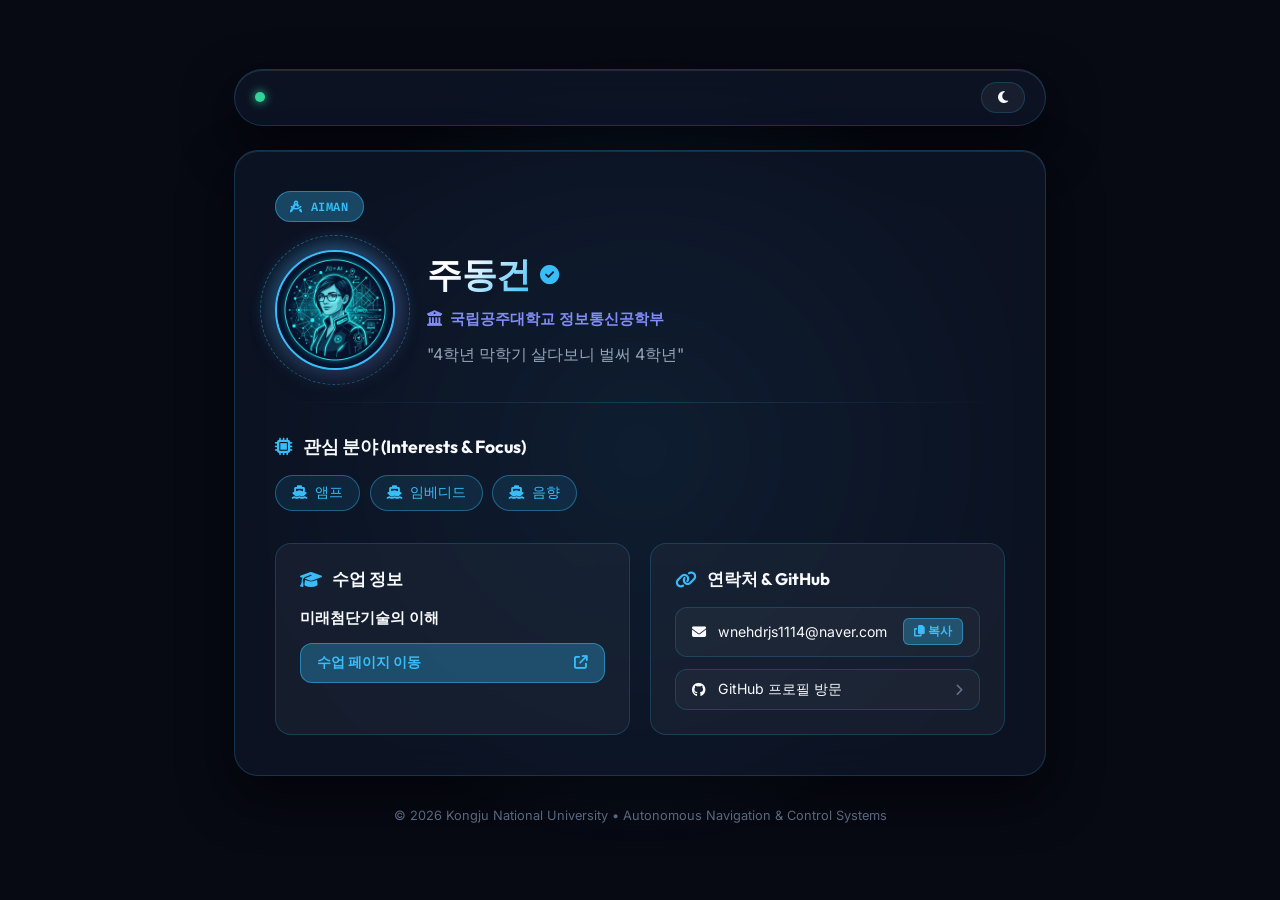
==== index.html @ 99df7d84 "Add files via upload" ====
<!DOCTYPE html>
<html lang="ko">

<head>
    <meta charset="UTF-8">
    <meta name="viewport" content="width=device-width, initial-scale=1.0">
    <title>사이트
    </title>
    <meta name="description" content="국립공주대학교 자율운항, 제어, AI 분야 연구원 프로필 페이지입니다.">

    <!-- Google Fonts -->
    <link rel="preconnect" href="https://fonts.googleapis.com">
    <link rel="preconnect" href="https://fonts.gstatic.com" crossorigin>
    <link
        href="https://fonts.googleapis.com/css2?family=Fira+Code:wght@400;600&family=Inter:wght@300;400;500;600;700&family=Outfit:wght@400;600;700;800&display=swap"
        rel="stylesheet">

    <!-- FontAwesome Icons -->
    <link rel="stylesheet" href="https://cdnjs.cloudflare.com/ajax/libs/font-awesome/6.5.1/css/all.min.css">

    <!-- Custom CSS -->
    <link rel="stylesheet" href="style.css">
</head>

<body>
    <!-- Background Interactive Navigation Simulation Canvas -->
    <canvas id="bg-canvas"></canvas>
    <div class="glow-overlay"></div>

    <div class="app-container">
        <!-- Top Control Bar -->
        <header class="top-nav">
            <div class="brand-badge">
                <span class="status-dot"></span>

            </div>
            <div class="nav-controls">

                <button id="btn-theme-toggle" class="icon-btn" title="테마 전환">
                    <i class="fa-solid fa-moon"></i>
                </button>
            </div>
        </header>

        <!-- Main Card Section -->
        <main class="main-content">
            <article class="profile-card glass-panel">
                <!-- Status Badge -->
                <div class="card-header-badge">
                    <i class="fa-solid fa-compass-drafting"></i>
                    <span>aiman</span>
                </div>

                <div class="profile-hero">
                    <div class="avatar-wrapper">
                        <img id="profile-avatar" src="avatar.jpg" alt="프로필 이미지">
                        <div class="avatar-glow"></div>
                        <div class="radar-sweep"></div>
                    </div>

                    <div class="profile-identity">
                        <div class="name-row">
                            <h1 id="display-name" class="profile-name">주동건</h1>
                            <span class="verified-icon" title="검증되지 않음"><i class="fa-solid fa-circle-check"></i></span>
                        </div>

                        <!-- 1. 소속 (공주대 / 학과) -->
                        <div class="affiliation-badge">
                            <i class="fa-solid fa-building-columns"></i>
                            <span id="display-affiliation">국립공주대학교 정보통신공학부</span>
                        </div>

                        <!-- 2. 한줄 소개 -->
                        <p id="display-intro" class="profile-intro">
                            "4학년 막학기 살다보니 벌써 4학년"
                        </p>
                    </div>
                </div>

                <hr class="divider">

                <!-- 3. 관심 분야 (자율운항, 제어, AI ...) -->
                <section class="section-block">
                    <h2 class="section-title">
                        <i class="fa-solid fa-microchip"></i>
                        <span>관심 분야 (Interests & Focus)</span>
                    </h2>
                    <div id="display-interests" class="interests-tags">
                        <span class="tag tag-primary"><i class="fa-solid fa-ship"></i> 앰프</span>
                        <span class="tag tag-primary"><i class="fa-solid fa-ship"></i> 임베디드</span>
                        <span class="tag tag-primary"><i class="fa-solid fa-ship"></i> 음향</span>

                </section>

                <div class="cards-grid">
                    <!-- 4. 이 수업 이름 또는 링크 -->
                    <section class="info-card glass-subpanel">
                        <div class="info-card-header">
                            <i class="fa-solid fa-graduation-cap"></i>
                            <h3>수업 정보</h3>
                        </div>
                        <div class="info-card-body">
                            <span id="display-course-name" class="course-name">미래첨단기술의 이해</span>
                            <a id="display-course-link" href="https://knulms.kongju.ac.kr/courses/52100" target="_blank"
                                rel="noopener noreferrer" class="course-link-btn">
                                <span>수업 페이지 이동</span>
                                <i class="fa-solid fa-arrow-up-right-from-square"></i>
                            </a>
                        </div>
                    </section>
                    <!-- 5. 이메일 또는 GitHub 링크 -->
                    <section class="info-card glass-subpanel">
                        <div class="info-card-header">
                            <i class="fa-solid fa-link"></i>
                            <h3>연락처 & GitHub</h3>
                        </div>
                        <div class="info-card-body links-stack">
                            <div class="link-item">
                                <i class="fa-solid fa-envelope"></i>
                                <span id="display-email" class="link-text">wnehdrjs1114@naver.com</span>
                                <button id="btn-copy-email" class="mini-copy-btn" title="이메일 복사">
                                    <i class="fa-solid fa-copy"></i> 복사
                                </button>
                            </div>
                            <a id="display-github" href="https://github.com/wnehdrjs-bot/wnehdrjs-bot.github.io"
                                target="_blank" rel="noopener noreferrer" class="link-item interactive">
                                <i class="fa-brands fa-github"></i>
                                <span class="link-text">GitHub 프로필 방문</span>
                                <i class="fa-solid fa-chevron-right arrow-icon"></i>
                            </a>
                        </div>
                    </section>
                </div>
            </article>
        </main>

        <!-- Footer -->
        <footer class="footer">
            <p>© 2026 Kongju National University • Autonomous Navigation & Control Systems</p>
        </footer>
    </div>

    <!-- Edit Profile Modal -->
    <div id="modal-edit" class="modal-backdrop hidden">
        <div class="modal-card glass-panel">
            <div class="modal-header">
                <h2><i class="fa-solid fa-sliders"></i> 프로필 정보 수정</h2>
                <button id="btn-close-modal" class="modal-close-btn">&times;</button>
            </div>
            <form id="form-edit-profile" class="modal-form">
                <div class="form-group">
                    <label for="input-name">이름</label>
                    <input type="text" id="input-name" required placeholder="홍길동">
                </div>
                <div class="form-group">
                    <label for="input-affiliation">소속 (공주대 / 학과)</label>
                    <input type="text" id="input-affiliation" required placeholder="국립공주대학교 스마트운항공학과">
                </div>
                <div class="form-group">
                    <label for="input-intro">한줄소개</label>
                    <textarea id="input-intro" rows="2" placeholder="연구 목표 및 소개글을 입력하세요."></textarea>
                </div>
                <div class="form-group">
                    <label for="input-interests">관심 분야 (쉼표로 구분)</label>
                    <input type="text" id="input-interests" placeholder="자율운항, 제어, AI, 경로최적화, 센서융합">
                </div>
                <div class="form-group">
                    <label for="input-course-name">수업 이름</label>
                    <input type="text" id="input-course-name" placeholder="2026학년도 자율운항 및 AI제어 시스템">
                </div>
                <div class="form-group">
                    <label for="input-course-link">수업 링크 URL</label>
                    <input type="url" id="input-course-link" placeholder="https://www.kongju.ac.kr">
                </div>
                <div class="form-group">
                    <label for="input-email">이메일 주소</label>
                    <input type="email" id="input-email" placeholder="student@kongju.ac.kr">
                </div>
                <div class="form-group">
                    <label for="input-github">GitHub 링크 URL</label>
                    <input type="url" id="input-github" placeholder="https://github.com/your-username">
                </div>
                <div class="modal-actions">
                    <button type="button" id="btn-reset-default" class="btn btn-secondary">기본값 복원</button>
                    <button type="submit" class="btn btn-primary">저장하기</button>
                </div>
            </form>
        </div>
    </div>

    <!-- Toast Notification Container -->
    <div id="toast" class="toast hidden">
        <i class="fa-solid fa-circle-check"></i>
        <span id="toast-message">이메일 주소가 복사되었습니다!</span>
    </div>

    <!-- Custom JavaScript -->
    <script src="script.js"></script>
</body>

</html>
---- style.css ----
/* ==========================================================================
   Design System & Styling Rules - Autonomous Navigation & AI Profile Page
   ========================================================================== */

:root {
    /* Color Palette */
    --bg-dark: #070913;
    --bg-card: rgba(15, 23, 42, 0.7);
    --bg-card-sub: rgba(30, 41, 59, 0.5);
    --bg-modal: rgba(10, 15, 30, 0.85);
    
    --border-color: rgba(56, 189, 248, 0.2);
    --border-highlight: rgba(56, 189, 248, 0.5);
    
    --primary-cyan: #38bdf8;
    --primary-glow: rgba(56, 189, 248, 0.3);
    --accent-purple: #818cf8;
    --accent-emerald: #34d399;
    --accent-amber: #fbbf24;
    
    --text-main: #f8fafc;
    --text-sub: #94a3b8;
    --text-muted: #64748b;
    
    /* Typography */
    --font-heading: 'Outfit', -apple-system, BlinkMacSystemFont, sans-serif;
    --font-body: 'Inter', -apple-system, BlinkMacSystemFont, sans-serif;
    --font-code: 'Fira Code', monospace;
    
    /* Shadows & Glassmorphism */
    --glass-shadow: 0 20px 50px rgba(0, 0, 0, 0.5), inset 0 1px 0 rgba(255, 255, 255, 0.1);
    --glow-cyan: 0 0 25px rgba(56, 189, 248, 0.35);
    
    /* Transitions */
    --tr-fast: 0.2s cubic-bezier(0.4, 0, 0.2, 1);
    --tr-normal: 0.35s cubic-bezier(0.4, 0, 0.2, 1);
}

/* Light Theme Variables */
[data-theme="light"] {
    --bg-dark: #f0f4f9;
    --bg-card: rgba(255, 255, 255, 0.85);
    --bg-card-sub: rgba(241, 245, 249, 0.8);
    --bg-modal: rgba(255, 255, 255, 0.95);
    
    --border-color: rgba(14, 165, 233, 0.25);
    --border-highlight: rgba(14, 165, 233, 0.6);
    
    --primary-cyan: #0284c7;
    --primary-glow: rgba(2, 132, 199, 0.2);
    --accent-purple: #6366f1;
    --accent-emerald: #059669;
    
    --text-main: #0f172a;
    --text-sub: #475569;
    --text-muted: #64748b;
    
    --glass-shadow: 0 15px 40px rgba(0, 0, 0, 0.08), inset 0 1px 0 rgba(255, 255, 255, 0.9);
}

/* Base Resets */
* {
    margin: 0;
    padding: 0;
    box-sizing: border-box;
}

body {
    background-color: var(--bg-dark);
    color: var(--text-main);
    font-family: var(--font-body);
    min-height: 100vh;
    display: flex;
    justify-content: center;
    align-items: center;
    overflow-x: hidden;
    position: relative;
}

/* Interactive Canvas Background */
#bg-canvas {
    position: fixed;
    top: 0;
    left: 0;
    width: 100vw;
    height: 100vh;
    z-index: 0;
    pointer-events: none;
}

.glow-overlay {
    position: fixed;
    top: 50%;
    left: 50%;
    transform: translate(-50%, -50%);
    width: 800px;
    height: 800px;
    background: radial-gradient(circle, var(--primary-glow) 0%, rgba(0, 0, 0, 0) 70%);
    z-index: 0;
    pointer-events: none;
    opacity: 0.7;
}

/* App Layout */
.app-container {
    position: relative;
    z-index: 1;
    width: 100%;
    max-width: 860px;
    padding: 2rem 1.5rem;
    display: flex;
    flex-direction: column;
    gap: 1.5rem;
}

/* Top Navigation Bar */
.top-nav {
    display: flex;
    justify-content: space-between;
    align-items: center;
    padding: 0.75rem 1.25rem;
    background: var(--bg-card);
    backdrop-filter: blur(16px);
    -webkit-backdrop-filter: blur(16px);
    border: 1px solid var(--border-color);
    border-radius: 999px;
    box-shadow: var(--glass-shadow);
}

.brand-badge {
    display: flex;
    align-items: center;
    gap: 0.6rem;
}

.status-dot {
    width: 10px;
    height: 10px;
    background-color: var(--accent-emerald);
    border-radius: 50%;
    box-shadow: 0 0 10px var(--accent-emerald);
    animation: pulse 2s infinite;
}

@keyframes pulse {
    0%, 100% { transform: scale(1); opacity: 1; }
    50% { transform: scale(1.25); opacity: 0.7; }
}

.brand-text {
    font-family: var(--font-code);
    font-size: 0.8rem;
    font-weight: 600;
    letter-spacing: 1px;
    color: var(--primary-cyan);
}

.nav-controls {
    display: flex;
    gap: 0.5rem;
}

.icon-btn {
    display: flex;
    align-items: center;
    gap: 0.5rem;
    padding: 0.5rem 1rem;
    background: rgba(255, 255, 255, 0.05);
    border: 1px solid var(--border-color);
    border-radius: 999px;
    color: var(--text-main);
    font-family: var(--font-body);
    font-size: 0.85rem;
    font-weight: 500;
    cursor: pointer;
    transition: var(--tr-fast);
}

.icon-btn:hover {
    background: var(--primary-glow);
    border-color: var(--primary-cyan);
    color: var(--primary-cyan);
    transform: translateY(-2px);
}

/* Profile Card Styling */
.glass-panel {
    background: var(--bg-card);
    backdrop-filter: blur(20px);
    -webkit-backdrop-filter: blur(20px);
    border: 1px solid var(--border-color);
    border-radius: 24px;
    box-shadow: var(--glass-shadow);
    padding: 2.5rem;
    position: relative;
    overflow: hidden;
}

.glass-subpanel {
    background: var(--bg-card-sub);
    border: 1px solid var(--border-color);
    border-radius: 16px;
    padding: 1.5rem;
    transition: var(--tr-normal);
}

.glass-subpanel:hover {
    border-color: var(--border-highlight);
    box-shadow: var(--glow-cyan);
    transform: translateY(-3px);
}

/* Card Header Badge */
.card-header-badge {
    display: inline-flex;
    align-items: center;
    gap: 0.5rem;
    padding: 0.4rem 0.9rem;
    background: var(--primary-glow);
    border: 1px solid var(--border-highlight);
    border-radius: 999px;
    color: var(--primary-cyan);
    font-family: var(--font-code);
    font-size: 0.75rem;
    font-weight: 600;
    margin-bottom: 1.75rem;
    text-transform: uppercase;
    letter-spacing: 0.5px;
}

/* Profile Hero Layout */
.profile-hero {
    display: flex;
    align-items: center;
    gap: 2rem;
}

.avatar-wrapper {
    position: relative;
    width: 120px;
    height: 120px;
    flex-shrink: 0;
}

.avatar-wrapper img {
    width: 100%;
    height: 100%;
    object-fit: cover;
    border-radius: 50%;
    border: 2px solid var(--primary-cyan);
    position: relative;
    z-index: 2;
    box-shadow: 0 10px 25px rgba(0, 0, 0, 0.4);
}

.avatar-glow {
    position: absolute;
    top: -5px;
    left: -5px;
    right: -5px;
    bottom: -5px;
    border-radius: 50%;
    background: linear-gradient(135deg, var(--primary-cyan), var(--accent-purple));
    opacity: 0.5;
    filter: blur(10px);
    z-index: 1;
}

.radar-sweep {
    position: absolute;
    top: -15px;
    left: -15px;
    right: -15px;
    bottom: -15px;
    border-radius: 50%;
    border: 1px dashed var(--primary-cyan);
    opacity: 0.4;
    animation: spin 12s linear infinite;
}

@keyframes spin {
    from { transform: rotate(0deg); }
    to { transform: rotate(360deg); }
}

.profile-identity {
    display: flex;
    flex-direction: column;
    gap: 0.6rem;
}

.name-row {
    display: flex;
    align-items: center;
    gap: 0.6rem;
}

.profile-name {
    font-family: var(--font-heading);
    font-size: 2.2rem;
    font-weight: 800;
    letter-spacing: -0.5px;
    background: linear-gradient(135deg, #ffffff 30%, var(--primary-cyan) 100%);
    -webkit-background-clip: text;
    -webkit-text-fill-color: transparent;
}

[data-theme="light"] .profile-name {
    background: linear-gradient(135deg, #0f172a 30%, var(--primary-cyan) 100%);
    -webkit-background-clip: text;
    -webkit-text-fill-color: transparent;
}

.verified-icon {
    color: var(--primary-cyan);
    font-size: 1.2rem;
}

.affiliation-badge {
    display: inline-flex;
    align-items: center;
    gap: 0.5rem;
    color: var(--accent-purple);
    font-weight: 600;
    font-size: 0.95rem;
}

.profile-intro {
    color: var(--text-sub);
    font-size: 1rem;
    line-height: 1.6;
    margin-top: 0.2rem;
}

.divider {
    border: none;
    height: 1px;
    background: linear-gradient(90deg, transparent, var(--border-color), transparent);
    margin: 2rem 0;
}

/* Sections */
.section-block {
    margin-bottom: 2rem;
}

.section-title {
    display: flex;
    align-items: center;
    gap: 0.6rem;
    font-family: var(--font-heading);
    font-size: 1.1rem;
    font-weight: 700;
    color: var(--text-main);
    margin-bottom: 1rem;
}

.section-title i {
    color: var(--primary-cyan);
}

/* Interests Pill Tags */
.interests-tags {
    display: flex;
    flex-wrap: wrap;
    gap: 0.6rem;
}

.tag {
    display: inline-flex;
    align-items: center;
    gap: 0.5rem;
    padding: 0.5rem 1rem;
    background: var(--bg-card-sub);
    border: 1px solid var(--border-color);
    border-radius: 999px;
    font-size: 0.85rem;
    font-weight: 500;
    color: var(--text-main);
    transition: var(--tr-fast);
    cursor: default;
}

.tag:hover {
    border-color: var(--primary-cyan);
    background: var(--primary-glow);
    color: var(--primary-cyan);
    transform: translateY(-2px) scale(1.03);
}

.tag-primary {
    border-color: rgba(56, 189, 248, 0.4);
    background: rgba(56, 189, 248, 0.1);
    color: var(--primary-cyan);
}

.tag-secondary {
    border-color: rgba(129, 140, 248, 0.4);
    background: rgba(129, 140, 248, 0.1);
    color: var(--accent-purple);
}

.tag-accent {
    border-color: rgba(52, 211, 153, 0.4);
    background: rgba(52, 211, 153, 0.1);
    color: var(--accent-emerald);
}

/* Cards Grid */
.cards-grid {
    display: grid;
    grid-template-columns: repeat(auto-fit, minmax(300px, 1fr));
    gap: 1.25rem;
}

.info-card-header {
    display: flex;
    align-items: center;
    gap: 0.6rem;
    margin-bottom: 1rem;
}

.info-card-header i {
    color: var(--primary-cyan);
    font-size: 1.1rem;
}

.info-card-header h3 {
    font-family: var(--font-heading);
    font-size: 1.05rem;
    font-weight: 700;
    color: var(--text-main);
}

.info-card-body {
    display: flex;
    flex-direction: column;
    gap: 0.9rem;
}

.course-name {
    font-size: 0.95rem;
    font-weight: 600;
    color: var(--text-main);
    line-height: 1.4;
}

.course-link-btn {
    display: inline-flex;
    align-items: center;
    justify-content: space-between;
    padding: 0.65rem 1rem;
    background: var(--primary-glow);
    border: 1px solid var(--border-highlight);
    border-radius: 12px;
    color: var(--primary-cyan);
    text-decoration: none;
    font-size: 0.85rem;
    font-weight: 600;
    transition: var(--tr-fast);
}

.course-link-btn:hover {
    background: var(--primary-cyan);
    color: #000;
    box-shadow: var(--glow-cyan);
}

.links-stack {
    gap: 0.75rem;
}

.link-item {
    display: flex;
    align-items: center;
    gap: 0.75rem;
    padding: 0.65rem 1rem;
    background: rgba(255, 255, 255, 0.03);
    border: 1px solid var(--border-color);
    border-radius: 12px;
    font-size: 0.88rem;
    color: var(--text-main);
    text-decoration: none;
    transition: var(--tr-fast);
}

.link-item.interactive:hover {
    border-color: var(--primary-cyan);
    background: var(--primary-glow);
    color: var(--primary-cyan);
    transform: translateX(4px);
}

.link-text {
    flex-grow: 1;
    overflow: hidden;
    text-overflow: ellipsis;
    white-space: nowrap;
}

.mini-copy-btn {
    background: var(--primary-glow);
    border: 1px solid var(--border-highlight);
    border-radius: 6px;
    color: var(--primary-cyan);
    padding: 0.25rem 0.6rem;
    font-size: 0.75rem;
    font-weight: 600;
    cursor: pointer;
    transition: var(--tr-fast);
}

.mini-copy-btn:hover {
    background: var(--primary-cyan);
    color: #000;
}

.arrow-icon {
    font-size: 0.75rem;
    color: var(--text-muted);
}

/* Footer */
.footer {
    text-align: center;
    font-size: 0.8rem;
    color: var(--text-muted);
    padding: 0.5rem 0;
}

/* Modal Window */
.modal-backdrop {
    position: fixed;
    top: 0;
    left: 0;
    width: 100vw;
    height: 100vh;
    background: rgba(0, 0, 0, 0.75);
    backdrop-filter: blur(12px);
    z-index: 100;
    display: flex;
    justify-content: center;
    align-items: center;
    padding: 1.5rem;
    opacity: 1;
    transition: var(--tr-normal);
}

.modal-backdrop.hidden {
    opacity: 0;
    pointer-events: none;
}

.modal-card {
    width: 100%;
    max-width: 580px;
    max-height: 90vh;
    overflow-y: auto;
    background: var(--bg-modal);
}

.modal-header {
    display: flex;
    justify-content: space-between;
    align-items: center;
    margin-bottom: 1.5rem;
    padding-bottom: 1rem;
    border-bottom: 1px solid var(--border-color);
}

.modal-header h2 {
    font-family: var(--font-heading);
    font-size: 1.3rem;
    color: var(--text-main);
    display: flex;
    align-items: center;
    gap: 0.6rem;
}

.modal-close-btn {
    background: none;
    border: none;
    font-size: 1.8rem;
    color: var(--text-muted);
    cursor: pointer;
    transition: var(--tr-fast);
}

.modal-close-btn:hover {
    color: var(--primary-cyan);
}

.modal-form {
    display: flex;
    flex-direction: column;
    gap: 1.2rem;
}

.form-group {
    display: flex;
    flex-direction: column;
    gap: 0.4rem;
}

.form-group label {
    font-size: 0.85rem;
    font-weight: 600;
    color: var(--text-sub);
}

.form-group input,
.form-group textarea {
    width: 100%;
    padding: 0.75rem 1rem;
    background: rgba(0, 0, 0, 0.3);
    border: 1px solid var(--border-color);
    border-radius: 10px;
    color: var(--text-main);
    font-family: var(--font-body);
    font-size: 0.9rem;
    outline: none;
    transition: var(--tr-fast);
}

[data-theme="light"] .form-group input,
[data-theme="light"] .form-group textarea {
    background: rgba(240, 244, 249, 0.8);
}

.form-group input:focus,
.form-group textarea:focus {
    border-color: var(--primary-cyan);
    box-shadow: var(--glow-cyan);
}

.modal-actions {
    display: flex;
    justify-content: flex-end;
    gap: 0.75rem;
    margin-top: 1rem;
    padding-top: 1rem;
    border-top: 1px solid var(--border-color);
}

.btn {
    padding: 0.7rem 1.4rem;
    border-radius: 10px;
    font-family: var(--font-body);
    font-size: 0.9rem;
    font-weight: 600;
    cursor: pointer;
    transition: var(--tr-fast);
}

.btn-secondary {
    background: transparent;
    border: 1px solid var(--border-color);
    color: var(--text-sub);
}

.btn-secondary:hover {
    background: rgba(255, 255, 255, 0.05);
    color: var(--text-main);
}

.btn-primary {
    background: var(--primary-cyan);
    border: none;
    color: #000;
}

.btn-primary:hover {
    background: #7dd3fc;
    box-shadow: var(--glow-cyan);
    transform: translateY(-2px);
}

/* Toast Notifications */
.toast {
    position: fixed;
    bottom: 2rem;
    left: 50%;
    transform: translateX(-50%);
    background: #0f172a;
    border: 1px solid var(--primary-cyan);
    border-radius: 999px;
    padding: 0.75rem 1.5rem;
    color: var(--text-main);
    font-size: 0.9rem;
    font-weight: 500;
    display: flex;
    align-items: center;
    gap: 0.6rem;
    box-shadow: 0 10px 30px rgba(0, 0, 0, 0.5), var(--glow-cyan);
    z-index: 200;
    transition: all 0.4s cubic-bezier(0.175, 0.885, 0.32, 1.275);
}

.toast.hidden {
    opacity: 0;
    transform: translate(-50%, 20px);
    pointer-events: none;
}

.toast i {
    color: var(--accent-emerald);
}

/* Responsive Styles */
@media (max-width: 680px) {
    .profile-hero {
        flex-direction: column;
        text-align: center;
    }

    .name-row {
        justify-content: center;
    }

    .affiliation-badge {
        justify-content: center;
    }

    .interests-tags {
        justify-content: center;
    }

    .glass-panel {
        padding: 1.75rem 1.25rem;
    }

    .cards-grid {
        grid-template-columns: 1fr;
    }
}
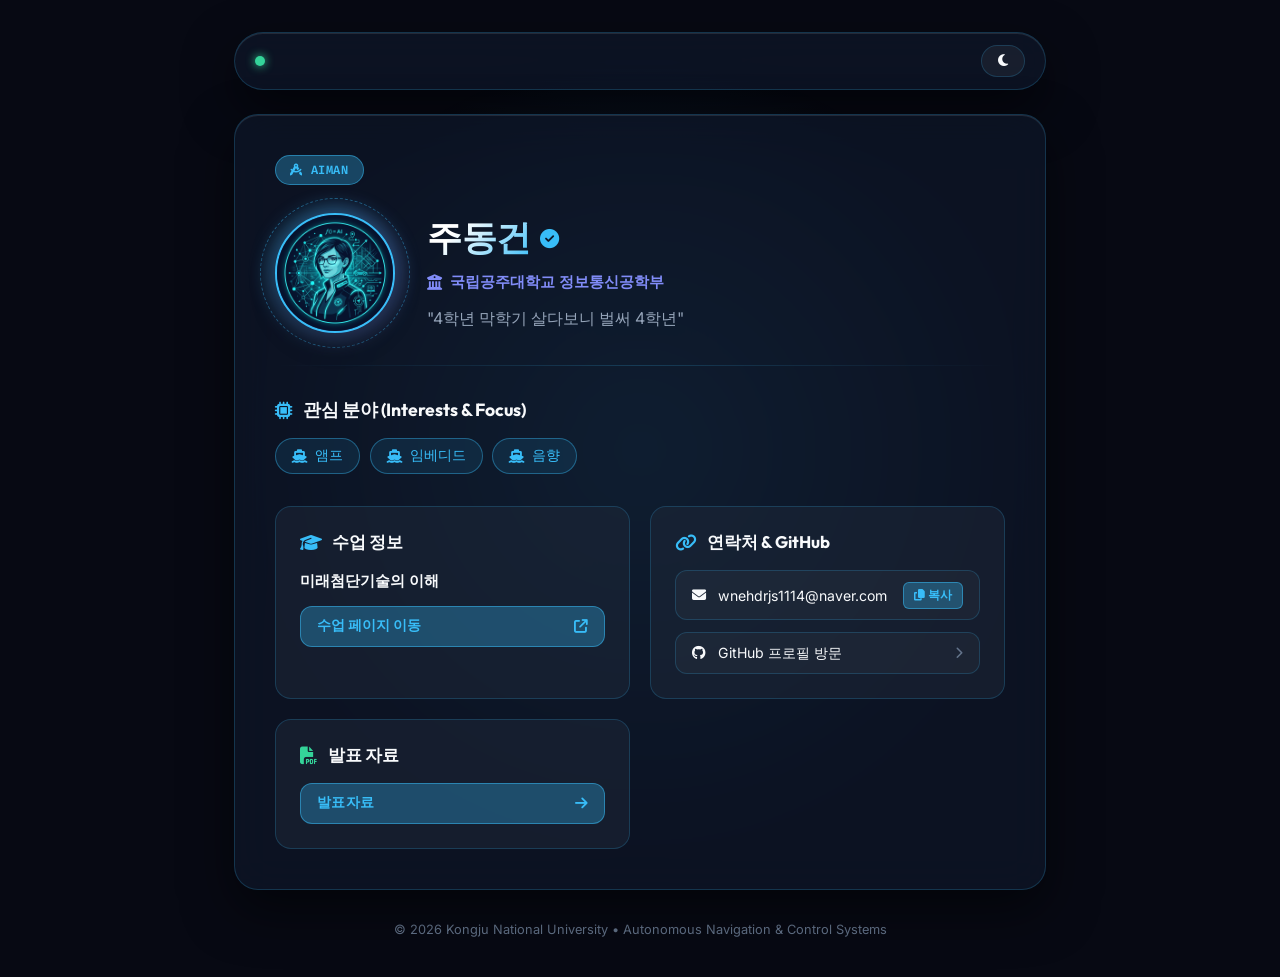
==== commit 363adc68: "Update index.html" ====
--- a/index.html
+++ b/index.html
@@ -4,8 +4,7 @@
 <head>
     <meta charset="UTF-8">
     <meta name="viewport" content="width=device-width, initial-scale=1.0">
-    <title>사이트
-    </title>
+    <title>사이트</title>
     <meta name="description" content="국립공주대학교 자율운항, 제어, AI 분야 연구원 프로필 페이지입니다.">
 
     <!-- Google Fonts -->
@@ -32,10 +31,8 @@
         <header class="top-nav">
             <div class="brand-badge">
                 <span class="status-dot"></span>
-
             </div>
             <div class="nav-controls">
-
                 <button id="btn-theme-toggle" class="icon-btn" title="테마 전환">
                     <i class="fa-solid fa-moon"></i>
                 </button>
@@ -89,7 +86,7 @@
                         <span class="tag tag-primary"><i class="fa-solid fa-ship"></i> 앰프</span>
                         <span class="tag tag-primary"><i class="fa-solid fa-ship"></i> 임베디드</span>
                         <span class="tag tag-primary"><i class="fa-solid fa-ship"></i> 음향</span>
-
+                    </div>
                 </section>
 
                 <div class="cards-grid">
@@ -108,6 +105,7 @@
                             </a>
                         </div>
                     </section>
+
                     <!-- 5. 이메일 또는 GitHub 링크 -->
                     <section class="info-card glass-subpanel">
                         <div class="info-card-header">
@@ -130,6 +128,21 @@
                             </a>
                         </div>
                     </section>
+
+                    <!-- [추가된 영역] 발표자료 섹션 -->
+                    <section class="info-card glass-subpanel presentation-panel">
+                        <div class="info-card-header">
+                            <i class="fa-solid fa-file-pdf"></i>
+                            <h3>발표 자료</h3>
+                        </div>
+                        <div class="info-card-body">
+                            <!-- 이동할 실제 경로(예: ./viewer/ 또는 ./viewer.html)로 href를 지정해 사용합니다 -->
+                            <a id="btn-presentation" href="./viewer/" class="course-link-btn presentation-btn">
+                                <span>발표자료</span>
+                                <i class="fa-solid fa-arrow-right"></i>
+                            </a>
+                        </div>
+                    </section>
                 </div>
             </article>
         </main>
@@ -198,4 +211,4 @@
     <script src="script.js"></script>
 </body>
 
-</html>+</html>
--- a/style.css
+++ b/style.css
@@ -227,6 +227,71 @@
     text-transform: uppercase;
     letter-spacing: 0.5px;
 }
+/* ==========================================================================
+   Presentation Card & Button Additions
+   ========================================================================== */
+
+/* 발표자료 패널 강조 (필요 시 테두리나 배경 그라데이션 포인트) */
+.presentation-panel {
+    position: relative;
+    overflow: hidden;
+}
+
+.presentation-panel .info-card-header i {
+    color: var(--accent-emerald); /* PDF/발표 느낌을 살리는 에메랄드/시안 포인트 */
+}
+
+/* 발표자료 메인 버튼 스타일링 */
+.presentation-btn {
+    display: flex;
+    align-items: center;
+    justify-content: space-between;
+    width: 100%;
+    padding: 0.85rem 1.25rem;
+    background: linear-gradient(135deg, rgba(56, 189, 248, 0.15), rgba(52, 211, 153, 0.15));
+    border: 1px solid var(--border-highlight);
+    border-radius: 12px;
+    color: var(--text-main);
+    text-decoration: none;
+    font-size: 0.95rem;
+    font-weight: 600;
+    letter-spacing: 0.3px;
+    transition: var(--tr-fast);
+}
+
+.presentation-btn i {
+    color: var(--primary-cyan);
+    font-size: 0.9rem;
+    transition: var(--tr-fast);
+}
+
+/* 하버 효과: 사이버틱한 글로우 및 화살표 밀기 인터랙션 */
+.presentation-btn:hover {
+    background: linear-gradient(135deg, var(--primary-cyan), var(--accent-emerald));
+    color: #070913;
+    border-color: transparent;
+    box-shadow: 0 0 20px rgba(56, 189, 248, 0.4);
+    transform: translateY(-2px);
+}
+
+.presentation-btn:hover i {
+    color: #070913;
+    transform: translateX(4px);
+}
+
+/* 라이트 모드 대응 */
+[data-theme="light"] .presentation-btn {
+    background: linear-gradient(135deg, rgba(2, 132, 199, 0.1), rgba(5, 150, 105, 0.1));
+    color: var(--text-main);
+}
+
+[data-theme="light"] .presentation-btn:hover {
+    color: #ffffff;
+}
+
+[data-theme="light"] .presentation-btn:hover i {
+    color: #ffffff;
+}
 
 /* Profile Hero Layout */
 .profile-hero {
